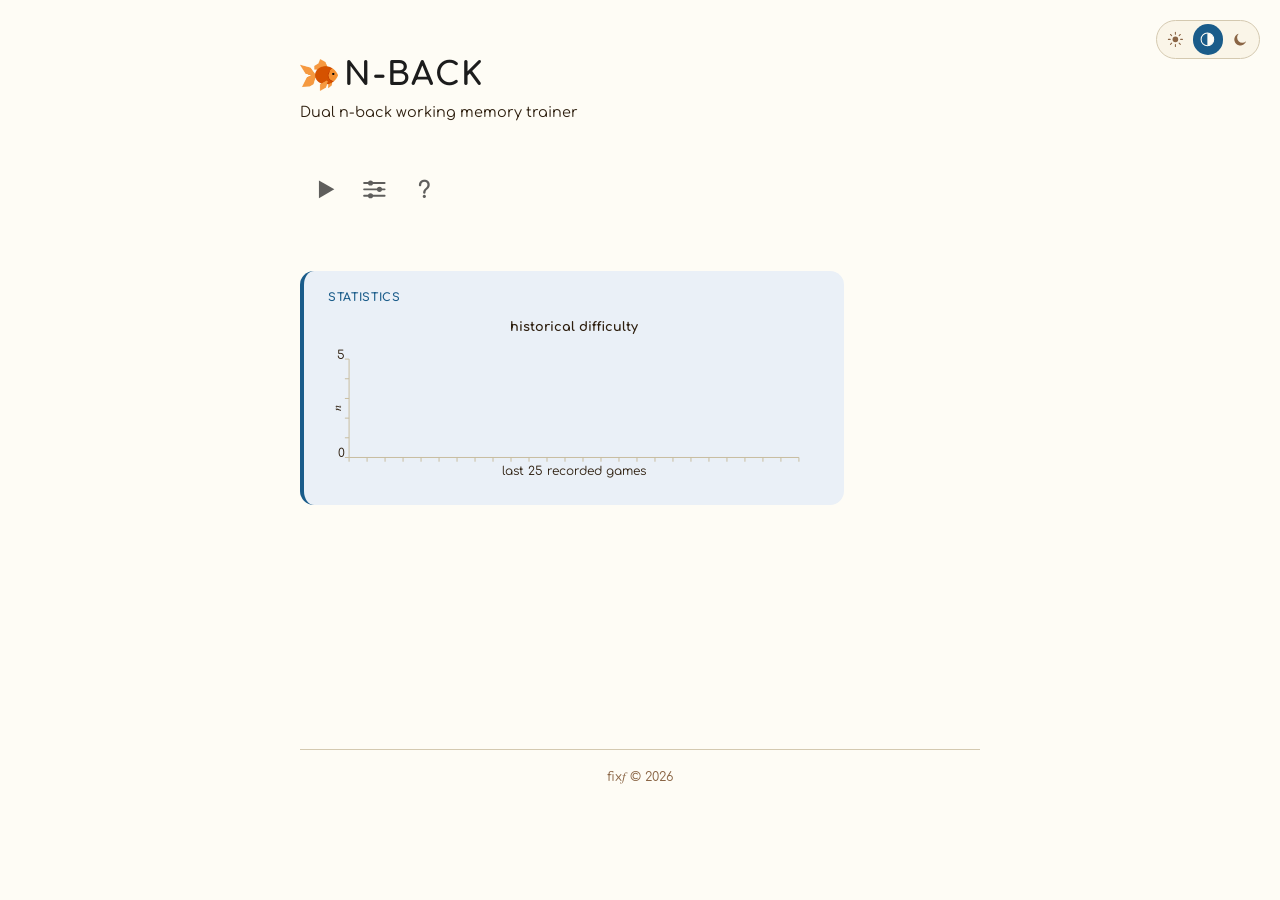
==== index.html @ abe98674 "deploy: 2026-07-23" ====
<!DOCTYPE html>
<html lang="en">

<head>
  <title>goldfish n-back</title>
  <meta name="viewport" content="width=device-width, initial-scale=1.0">
  <meta charset="utf-8">
  <script>(function(){try{var t=JSON.parse(localStorage.getItem('THEME')||'null');if(t==='light'||t==='dark'){document.documentElement.setAttribute('data-theme',t);}}catch(e){}})();</script>
  <meta name="description" content="n-back —  dual n-back working memory trainer">
  <meta name="robots" content="index, follow">

  <link rel="canonical" href="https://nback.xyz/">
  <link rel="icon" type="image/svg+xml" href="/favicon.svg">

  <!-- Shared studio chrome + app-specific overrides — both plain assets at the root. -->
  <link rel="stylesheet" href="/style.css">
  <link rel="stylesheet" href="/nback.css">

  <script data-goatcounter="https://fixf.goatcounter.com/count"
          async src="//gc.zgo.at/count.js"></script>
<link rel="modulepreload" href="/nback-7bae20a2ee71b98.js" crossorigin="anonymous" integrity="sha384-qyHGpsFMiCByRrh2lCrKn+zbBtU78gw3gmXbfQGmEzbua8SQpFRNJCDCYaxVdz2F"><link rel="preload" href="/nback-7bae20a2ee71b98_bg.wasm" crossorigin="anonymous" integrity="sha384-C4Tt14wRYZaMugerEmJskNRyM8AYz3DNWHnGZ3h53jRW/IYPthMaIHIrMIizXtmY" as="fetch" type="application/wasm"></head>

<body>

  <div class="content">
    <div id="id-app-container" class="app-container">
      <div id="id-app"></div>
    </div>
  </div>

  <footer>
    <p>fix𝑓 © 2026</p>
  </footer>


<script type="module">
import init, * as bindings from '/nback-7bae20a2ee71b98.js';
const wasm = await init({ module_or_path: '/nback-7bae20a2ee71b98_bg.wasm' });


window.wasmBindings = bindings;


dispatchEvent(new CustomEvent("TrunkApplicationStarted", {detail: {wasm}}));

</script></body>

</html>
---- style.css ----
/* ============================================================
   Bauhaus / Solarized Light stylesheet
   ============================================================ */

/* Google Fonts: Comfortaa */
@import url('https://fonts.googleapis.com/css2?family=Comfortaa:wght@300;400;500;600;700&display=swap');

/* ── Design tokens ──────────────────────────────────────── */
:root {
  /* Backgrounds: cream & beige spectrum */
  --bg-page:      #fefcf5;   /* very light cream — page background */
  --bg-section:   #faf5e8;   /* slightly warmer, section backgrounds */
  --bg-beige:     #f2ead8;   /* used for table heads */
  --bg-rotd:      #eaf0f7;   /* cool blue-tinted pane for ROTD */

  /* Foreground */
  --fg-black:     #1c1c1c;   /* body text */
  --fg-brown-dk:  #2e1f0f;   /* darkest title text */
  --fg-brown:     #5c3520;   /* mid brown — subheadings, footer */
  --fg-brown-lt:  #8a6545;   /* lighter brown — captions, meta */

  /* Accents */
  --accent-blue:  #1a5c8a;   /* deep blue — links */
  --accent-red:   #8b1a1a;   /* deep red */
  --accent-yellow:#b58900;   /* rich solarized yellow */
  --accent-green: #3d6b00;   /* used sparingly */

  /* Borders */
  --border-main:  #d4c9b0;
  --border-table: #c8bda0;

  /* Typography */
  --font-main: 'Comfortaa', 'Segoe UI', sans-serif;

  /* Spacing rhythm */
  --space-xs: 0.5rem;
  --space-sm: 1rem;
  --space-md: 2rem;
  --space-lg: 3.5rem;
  --space-xl: 5rem;
}

/* ── Dark tokens — Bauhaus / Solarized Dark ─────────────────
   Applied automatically when the OS/browser reports a dark
   appearance, unless overridden by an explicit user choice
   (see [data-theme] below). Same token names, same relative
   contrast relationships, warm palette inverted onto a near-
   black ground. */
@media (prefers-color-scheme: dark) {
  :root {
    --bg-page:      #1b140d;
    --bg-section:   #221a12;
    --bg-beige:     #2b2117;
    --bg-rotd:      #16202b;

    --fg-black:     #ede4d3;
    --fg-brown-dk:  #f5ecd9;
    --fg-brown:     #d9c3a0;
    --fg-brown-lt:  #a68a68;

    --accent-blue:  #6cb6e8;
    --accent-red:   #e2726b;
    --accent-yellow:#e0b64d;
    --accent-green: #8bc34a;

    --border-main:  #4a3c2a;
    --border-table: #55442f;
  }
}

/* Explicit user choice always wins over the OS/browser default above. */
:root[data-theme="dark"] {
  --bg-page:      #1b140d;
  --bg-section:   #221a12;
  --bg-beige:     #2b2117;
  --bg-rotd:      #16202b;

  --fg-black:     #ede4d3;
  --fg-brown-dk:  #f5ecd9;
  --fg-brown:     #d9c3a0;
  --fg-brown-lt:  #a68a68;

  --accent-blue:  #6cb6e8;
  --accent-red:   #e2726b;
  --accent-yellow:#e0b64d;
  --accent-green: #8bc34a;

  --border-main:  #4a3c2a;
  --border-table: #55442f;
}

:root[data-theme="light"] {
  --bg-page:      #fefcf5;
  --bg-section:   #faf5e8;
  --bg-beige:     #f2ead8;
  --bg-rotd:      #eaf0f7;

  --fg-black:     #1c1c1c;
  --fg-brown-dk:  #2e1f0f;
  --fg-brown:     #5c3520;
  --fg-brown-lt:  #8a6545;

  --accent-blue:  #1a5c8a;
  --accent-red:   #8b1a1a;
  --accent-yellow:#b58900;
  --accent-green: #3d6b00;

  --border-main:  #d4c9b0;
  --border-table: #c8bda0;
}

/* ── Reset ──────────────────────────────────────────────── */
*, *::before, *::after {
  box-sizing: border-box;
  margin: 0;
  padding: 0;
}

/* ── A11y utility ───────────────────────────────────────── */
.sr-only {
  position: absolute;
  width: 1px;
  height: 1px;
  padding: 0;
  margin: -1px;
  overflow: hidden;
  clip: rect(0, 0, 0, 0);
  white-space: nowrap;
  border: 0;
}

/* ── Base ───────────────────────────────────────────────── */
html {
  font-size: 16px;
  scroll-behavior: smooth;
}

body {
  font-family: var(--font-main);
  background-color: var(--bg-page);
  color: var(--fg-black);
  line-height: 1.75;
  /* Wide left/right margins via padding — content is centred */
  padding: var(--space-lg) 10%;
}

/* ── Links ──────────────────────────────────────────────── */
a {
  color: var(--accent-blue);
  text-decoration: none;
}
a:hover,
a:focus {
  text-decoration: underline;
  text-underline-offset: 3px;
}

/* ── Page-level layout wrapper ──────────────────────────── */
/* All direct-body children share the same centred column */
body > div.content,
body > footer {
  max-width: 680px;
  margin-left: auto;
  margin-right: auto;
  margin-bottom: var(--space-lg);
}

/* ── Question heading ────────────────────────────────────── */
#question {
  font-size: clamp(0.85rem, 2.5vw, 1.1rem);
  font-weight: 300;
  text-transform: uppercase;
  letter-spacing: 0.2em;
  color: var(--fg-brown-lt);
  text-align: left;
  padding-top: var(--space-md);
  padding-bottom: 0;
}

/* ── Yes / No hero answer ───────────────────────────────── */
#yesno {
  display: block;
  font-family: var(--font-main);
  font-weight: 700;
  font-size: clamp(2.5rem, 9vw, 3.5rem);
  text-transform: uppercase;
  letter-spacing: 0.12em;
  line-height: 1;

  /* Gradient: dark brown → near-black */
  background: linear-gradient(160deg, var(--fg-brown-dk) 0%, var(--fg-black) 60%);
  -webkit-background-clip: text;
  -webkit-text-fill-color: transparent;
  background-clip: text;

  padding: var(--space-xs) 0 var(--space-sm);
  text-align: left;
}

/* Wrapper div for yesno — no separator */
div.content:has(#yesno) {
  margin-bottom: var(--space-md);
}

/* ── Aside — shared narrow right-aligned pane ───────────── */
/* Used by both p.rotd and .totals. Split back out per-class if the
   two ever visually diverge. */
.aside {
  background-color: var(--bg-rotd);
  border-radius: 0.875rem;
  border-left: 4px solid var(--accent-blue);
  padding: 1.1rem 1.5rem;
  color: var(--fg-brown-dk);
  max-width: 52%;
  margin-left: auto;
  margin-right: 0;
  margin-top: var(--space-lg);
  margin-bottom: var(--space-lg);
}

/* ── RotD body — italic quote below the shared aside title ── */
.rotd-body {
  font-style: italic;
  font-size: 0.88rem;
  line-height: 1.6;
}

.rotd-body a {
  color: var(--accent-blue);
  font-style: normal;
}

/* ── "More RotD…" link — homepage only, sits inside .aside.rotd ─ */
.aside.rotd .rotd-more {
  display: block;
  margin-top: 0.6rem;
  font-size: 0.7rem;
  text-transform: uppercase;
  letter-spacing: 0.08em;
  color: var(--fg-brown-lt);
  text-align: right;
}

.aside.rotd .rotd-more:hover,
.aside.rotd .rotd-more:focus {
  color: var(--accent-blue);
  text-decoration: none;
}

/* ── Discussion content ─────────────────────────────────── */
p.content {
  margin-bottom: 1.4rem;
  font-size: 1rem;
  color: var(--fg-black);
  text-align: justify;
  hyphens: auto;
}

p.content:last-of-type {
  margin-bottom: 0;
}

p.content strong {
  font-weight: 700;
  color: var(--fg-brown-dk);
}

/* ── Lists ──────────────────────────────────────────────── */
ul, ol {
  padding-left: 1.5rem;
  margin-bottom: var(--space-sm);
}

li {
  margin-bottom: 0.35rem;
}

/* ── Headings ───────────────────────────────────────────── */
h1, h2, h3, h4 {
  font-family: var(--font-main);
  text-transform: uppercase;
  letter-spacing: 0.05em;
  line-height: 1.2;
  margin-bottom: var(--space-sm);
}

h1 {
  font-size: 2rem;
  font-weight: 700;
  color: var(--fg-black);
}

h2 {
  font-size: 1.4rem;
  font-weight: 600;
  color: var(--fg-brown-dk);
  margin-top: var(--space-md);
  padding-bottom: 0.3em;
  border-bottom: 1px solid var(--border-main);
}

h3 {
  font-size: 1rem;
  font-weight: 600;
  color: var(--fg-brown);
  margin-top: var(--space-sm);
}

/* ── Tables ─────────────────────────────────────────────── */
table.content {
  width: 100%;
  border-collapse: collapse;
  margin: var(--space-md) 0;
  font-size: 0.875rem;
  line-height: 1.5;
}

/* Column headers styled like h3 */
table.content thead th {
  font-family: var(--font-main);
  font-weight: 600;
  font-size: 0.75rem;
  text-transform: uppercase;
  letter-spacing: 0.06em;
  color: var(--fg-brown);
  background-color: var(--bg-beige);
  padding: 0.625rem 0.875rem;
  text-align: left;
  border-top: 1px solid var(--border-table);
  border-bottom: 1px solid var(--border-table);
}

table.content thead th:not(:last-child) {
  border-right: 1px solid var(--border-table);
}

table.content tbody td {
  padding: 0.6rem 0.875rem;
  vertical-align: top;
  border-bottom: 1px solid var(--border-table);
}

table.content tbody td:not(:last-child) {
  border-right: 1px solid var(--border-table);
}

table.content tbody tr:last-child td {
  border-bottom: none;
}

table.content tbody tr:nth-child(even) {
  background-color: var(--bg-section);
}

table.content tbody strong {
  font-weight: 600;
  color: var(--fg-brown-dk);
}

/* ── Aside title — shared header for totals and RotD panes ── */
.aside-title {
  font-weight: 700;
  text-transform: uppercase;
  letter-spacing: 0.06em;
  font-size: 0.7rem;
  color: var(--accent-blue);
  margin-bottom: var(--space-xs);
}

/* Show a subtle cursor hint when the title has a native tooltip. */
.aside-title[title] {
  cursor: help;
}

/* Archive date headers are permalinks — keep the title's own styling. */
.aside-title a {
  color: inherit;
}

/* Flag the entry a permalink landed on. */
.aside.rotd:target {
  border-left-color: var(--accent-red);
}

/* ── Running totals — left-aligned variant ──────────────── */
.aside.totals {
  margin-left: 0;
  margin-right: auto;
}

/* ── Running totals — pane interior ────────────────────── */

.total-item {
  display: flex;
  justify-content: space-between;
  align-items: baseline;
  gap: var(--space-md);
}

.total-item + .total-item {
  margin-top: 0.2rem;
}

.total-label {
  font-size: 0.88rem;
  color: var(--fg-brown-dk);
}

.total-value {
  font-family: ui-monospace, 'SF Mono', 'Menlo', 'Consolas', monospace;
  font-size: 1rem;
  font-weight: 750;
  color: var(--fg-brown-dk);
  font-variant-numeric: tabular-nums;
  text-align: right;
}

.total-item.spend .total-value   { color: var(--accent-red); }
.total-item.revenue .total-value { color: var(--accent-green); }

/* ── Footnote references (superscript links in totals labels) ── */
.fn-ref {
  font-size: 0.6em;
  color: var(--fg-brown-lt);
  text-decoration: none;
  vertical-align: super;
  line-height: 0;
  margin-left: 0.15em;
  font-style: normal;
}

.fn-ref:hover {
  color: var(--accent-blue);
}

/* ── Footnotes block ────────────────────────────────────── */
.footnotes {
  border-top: 1px solid var(--border-main);
  padding-top: var(--space-sm);
}

.footnote {
  font-size: 0.75rem;
  color: var(--fg-brown-lt);
  font-style: italic;
  line-height: 1.55;
  margin-bottom: 0.4rem;
}

.footnote:last-child {
  margin-bottom: 0;
}

.footnote sup {
  font-style: normal;
  color: var(--fg-brown-lt);
  margin-right: 0.2em;
}

.footnote strong {
  font-style: normal;
  font-weight: 600;
  color: var(--fg-brown);
}

/* ── RotD archive — /rotd/ list pages ──────────────────── */
/* Header block above the list */
.archive-header {
  margin-top: var(--space-sm);
  margin-bottom: var(--space-md);
}

.archive-header h1 {
  font-size: 1.6rem;
  font-weight: 700;
  color: var(--fg-brown-dk);
  margin-bottom: 0.5rem;
}


/* Left-align + full-width the aside cards when they're in the archive list */
.rotd-list .aside.rotd {
  max-width: 100%;
  margin-left: 0;
  margin-right: 0;
  margin-top: var(--space-md);
  margin-bottom: var(--space-md);
}

.rotd-list .aside.rotd:first-child {
  margin-top: 0;
}

/* ── Pager — prev/next navigation on archive pages ─────── */
.pager {
  display: flex;
  justify-content: space-between;
  align-items: center;
  gap: var(--space-sm);
  padding-top: var(--space-sm);
  padding-bottom: var(--space-md);
  margin-top: var(--space-md);
  font-size: 0.85rem;
}

.pager-newer,
.pager-older {
  color: var(--accent-blue);
  text-decoration: none;
  font-weight: 500;
  letter-spacing: 0.04em;
}

.pager-newer:hover,
.pager-older:hover {
  text-decoration: underline;
  text-underline-offset: 3px;
}

.pager-page {
  color: var(--fg-brown-lt);
  font-size: 0.72rem;
  text-transform: uppercase;
  letter-spacing: 0.1em;
}

.pager-placeholder {
  display: inline-block;
  min-width: 1px;
}

/* ── Sidebar — flat site nav, identical on every page ───── */
/* Narrow viewports: a centred horizontal strip above the footer.
   Wide viewports (≥1120px, where a rail clears the 680px column):
   a fixed rail in the left gutter. */
.sidebar {
  max-width: 680px;
  margin: 0 auto var(--space-md);
  display: flex;
  flex-wrap: wrap;
  justify-content: center;
  column-gap: 1.5rem;
  row-gap: 0.35rem;
}

.sidebar-link {
  font-size: 0.72rem;
  text-transform: uppercase;
  letter-spacing: 0.08em;
  color: var(--fg-brown);
}

.sidebar-link:hover,
.sidebar-link:focus {
  color: var(--accent-blue);
}

/* Inline icon links (e.g. Bluesky) sit at text height and inherit the
   link colour, hover included. */
.sidebar-link .sidebar-icon {
  height: 1em;
  width: auto;
  fill: currentColor;
  vertical-align: -0.125em;
}

@media (min-width: 1120px) {
  .sidebar {
    position: fixed;
    top: calc(var(--space-lg) + var(--space-md));
    left: 2rem;
    width: 11rem;
    display: block;
    margin: 0;
  }

  .sidebar-link {
    display: block;
    padding: 0.15rem 0;
  }
}

/* ── Prose pages (privacy etc.) — long-form text in the column ── */
.prose p {
  margin-bottom: 1rem;
  font-size: 0.95rem;
}

.prose ul {
  margin-bottom: var(--space-sm);
  font-size: 0.95rem;
}

/* Section headings in the aside-title language — no underlines */
.prose h2 {
  font-size: 0.8rem;
  font-weight: 700;
  letter-spacing: 0.06em;
  color: var(--accent-blue);
  border-bottom: none;
  padding-bottom: 0;
  margin-top: var(--space-md);
  margin-bottom: var(--space-xs);
}

.prose h3 {
  font-size: 0.9rem;
  color: var(--fg-brown);
  margin-top: var(--space-sm);
  margin-bottom: var(--space-xs);
}

.prose-meta {
  color: var(--fg-brown-lt);
  font-size: 0.8rem;
}

/* ── Ad slot ────────────────────────────────────────────── */
.ad-slot {
  max-width: 680px;
  margin-left: auto;
  margin-right: auto;
  margin-bottom: var(--space-lg);
  text-align: center;
}

/* ── Footer ─────────────────────────────────────────────── */
footer {
  border-top: 1px solid var(--border-main);
  padding-top: var(--space-sm);
  color: var(--fg-brown-lt);
  font-size: 0.8rem;
  text-align: center;
  max-width: 680px;
  margin-left: auto;
  margin-right: auto;
  margin-bottom: 0;
}

footer a {
  color: var(--fg-brown);
}

footer a:hover {
  color: var(--accent-blue);
}

/* ── Theme toggle — floating light/auto/dark segmented control ── */
.theme-toggle {
  position: fixed;
  top: 1.25rem;
  right: 1.25rem;
  z-index: 1000;
  display: flex;
  gap: 0.15rem;
  background-color: var(--bg-section);
  border: 1px solid var(--border-main);
  border-radius: 999px;
  padding: 0.2rem;
}

.theme-toggle button {
  all: unset;
  box-sizing: border-box;
  cursor: pointer;
  display: flex;
  align-items: center;
  justify-content: center;
  width: 1.9rem;
  height: 1.9rem;
  border-radius: 999px;
  color: var(--fg-brown-lt);
}

.theme-toggle button:hover,
.theme-toggle button:focus-visible {
  color: var(--accent-blue);
}

.theme-toggle button:focus-visible {
  outline: 2px solid var(--accent-blue);
  outline-offset: 2px;
}

.theme-toggle button[aria-checked="true"] {
  background-color: var(--accent-blue);
  color: var(--bg-page);
}

.theme-toggle button[aria-checked="true"]:hover,
.theme-toggle button[aria-checked="true"]:focus-visible {
  color: var(--bg-page);
}

.theme-toggle-icon {
  width: 1.05rem;
  height: 1.05rem;
  fill: currentColor;
}

/* ── Responsive: Tablet (≤ 1024px) ─────────────────────── */
@media (max-width: 1024px) {
  body {
    padding: var(--space-md) 6%;
  }
}

/* ── Responsive: Mobile (≤ 640px) ──────────────────────── */
@media (max-width: 640px) {
  body {
    padding: var(--space-sm) var(--space-sm);
  }

  body > div.content,
  body > footer {
    max-width: 100%;
  }

  p.content {
    text-align: left;
    hyphens: none;
  }

  #yesno {
    font-size: clamp(2.5rem, 16vw, 4rem);
    letter-spacing: 0.08em;
  }

  .aside {
    max-width: 100%;
    margin-left: auto;
    margin-right: auto;
    padding: 1rem 1.25rem;
    border-radius: 0.625rem;
  }

  .rotd-body { font-size: 0.88rem; }

  /* Make wide tables horizontally scrollable on small screens */
  div.content {
    overflow-x: auto;
    -webkit-overflow-scrolling: touch;
  }

  table.content {
    font-size: 0.78rem;
    min-width: 560px;
  }

  table.content thead th,
  table.content tbody td {
    padding: 0.45rem 0.625rem;
  }

  footer {
    font-size: 0.75rem;
    padding-top: var(--space-xs);
  }

  body > div.content {
    margin-bottom: var(--space-md);
  }

  .theme-toggle {
    top: 0.75rem;
    right: 0.75rem;
  }

  .theme-toggle button {
    width: 1.7rem;
    height: 1.7rem;
  }
}
---- nback.css ----
/* ============================================================
   nback — app-specific styles, loaded after the shared
   common/assets/style.css. Page ground, type, the .content
   column and footer all come from the shared sheet; this file
   styles the game UI and bridges the app's legacy tokens onto
   the common palette.
   ============================================================ */

/* ── Token bridge ────────────────────────────────────────────
   The game CSS below is keyed on the app's original
   solarized/fixf variable names. Redefine them in terms of the
   common palette so the game inherits the studio colours with
   no rule-by-rule rewrite. (Candidate for later inlining.) */
:root {
  --fixf-background:  var(--bg-page);
  --fixf-darkblue:    var(--accent-blue);
  --solarized-yellow: var(--accent-yellow);
  --solarized-orange: var(--accent-red);
  --solarized-blue:   var(--accent-blue);
  --solarized-base2:  var(--bg-beige);
  --solarized-base03: var(--fg-brown-dk);
  --solarized-base02: var(--fg-black);
  --solarized-base0:  var(--border-table);
}

/* Headings adopt the shared sheet — no local font/colour override. */

.title-row {
  display: flex;
  align-items: center;
  justify-content: left;
  gap: 0.4rem;
  padding-bottom: 1em;
}

.title-row h1 {
  margin-bottom: 0;
}

.title-icon {
  height: 2rem;
  width: auto;
}

/* Sticky footer: nback's landing/game/settings/help screens are often
   shorter than the viewport, leaving the shared sheet's footer stranded
   right below the content instead of at the page bottom. Scoped here
   (rather than in common/assets/style.css) since that sheet is shared
   verbatim by every studio site — this pins it for nback only. */
body {
  display: flex;
  flex-direction: column;
  min-height: 100vh;
}

/* The shared sheet centers .content/footer with max-width + margin: 0 auto
   — a block-layout trick that fills available width, then caps it. Flex's
   cross-axis stretch (which would otherwise do the same job) is disabled
   by spec for any item that already has auto cross-axis margins, so these
   items would shrink to their content's width instead. Restate an explicit
   full width so the max-width/margin centering still has something to cap. */
body > div.content {
  width: 100%;
}

footer {
  width: 100%;
  margin-top: auto; /* pins it to the bottom of the min-height: 100vh body */
}


/* For mobile devices */
@media (max-width: 1000px) {
  .modal-container {
    padding: 0.5em;
    margin: 0.5em;
  }

  .close-button {
    font-size: 1.75em;
  }

  button {
    font-size: 0.7em;
  }

  /* Size cells to the viewport (vmin) so the 3×3 board always fits the
     screen width and stays square. A fixed em size overflowed narrow
     phones; the table then compressed horizontally and cells rendered
     shorter than they were tall. Sizing to fit keeps them square and
     shrinks the board so it's no longer taller than the screen. */
  .game-grid-cell,
  .game-grid-cell-empty {
    font-size: 16vmin;
  }

  /* The chart svg has no width/height attributes, so its box is normally
     auto-sized from the 350:75 viewBox ratio against whatever width it's
     given — on a narrow phone that ratio squeezes the height (and with it,
     the x-axis label's headroom) down to almost nothing.
     A fixed px height fought the container width and either overflowed it
     (height set, width left to compute from the *ratio* instead of the
     container) or squished everything horizontally (height too tall for
     the actual container width, and preserveAspectRatio "none" stretches
     width/height independently to fill it). aspect-ratio keeps width
     driven by the container while relaxing the ratio only a little.
     .stats-aside has no height of its own — it sizes to its content (the
     caption + this chart) — so growing the chart is what grows the aside;
     110 (vs. the original 75) is about 10% taller than the previous 100. */
  .chart {
    width: 100%;
    aspect-ratio: 350 / 110;
  }
}

/* For larger screens */
@media (min-width: 1001px) {
  .modal-container {
    padding: 1em;
    margin: 1em;
    width: 90%;
    margin-top: 2em;
  }

  .close-button {
    font-size: 1.25em;
  }

  button {
    font-size: 0.8em;
  }

  .game-grid-cell,
  .game-grid-cell-empty {
    font-size: 5.2em;
  }
}

/* Play/Settings/Help as icon "badges" instead of text buttons — plain,
   borderless, sized for the SVG rather than the uppercase-text chrome
   below. */
.menu-icon-button {
  background: none;
  border: 0;
  color: var(--fg-black);
  margin: 0.5em;
  min-width: auto;
  opacity: 0.7;
  padding: 0.25em;
}

.menu-icon-button:hover {
  opacity: 1;
}

.menu-icon {
  width: 2.4em;
  height: 2.4em;
  vertical-align: middle;
}

button,
.eg-button {
  background-color: var(--solarized-base2);
  border: 1px solid var(--solarized-yellow);
  border-radius: 5px;
  color: var(--solarized-base03);
  cursor: pointer;
  font-family: var(--font-main);
  font-size: 0.8em;
  margin: 0.5em;
  min-width: 5em;
  padding: 0.75em;
  text-transform: uppercase;
}

button[disabled=true],
button[disabled="disabled"] {
}

.caption {
  color: var(--solarized-base03);
  font-size: 0.8em;
  font-weight: bold;
  margin-top: 0.5em;
  text-align: center;
}

p {
  line-height: 1.75em;
}

.cfg-container {
  margin-bottom: 1em;
  line-height: 1.5em;
}

.cfg-input {
  padding-left: 1em;
  text-align: left;
}

/* Numeric stepper — replaces <input type="number">, whose spinner arrows
   never render on mobile Safari and which forces a select-then-type edit.
   Big, keyboard-free tap targets that behave the same on desktop. */
.stepper {
  display: inline-flex;
  align-items: center;
  gap: 0.4em;
}

/* Plain +/− glyphs, no button chrome — the box read too heavy against the
   studio's light palette. Generous invisible tap target is kept via min-size. */
.step-btn {
  background: none;
  border: 0;
  border-radius: 0;
  color: var(--solarized-yellow);
  cursor: pointer;
  font-size: 1em;
  min-width: 1.6em;
  min-height: 1em;
  margin: 0;
  padding: 0;
  display: inline-flex;
  align-items: center;
  justify-content: center;
}

.step-btn:hover {
  color: var(--solarized-orange);
}

.step-btn:disabled {
  color: var(--solarized-base0);
  cursor: default;
}

.step-value {
  min-width: 3em;
  text-align: center;
  font-variant-numeric: tabular-nums;
  font-size: 1.1em;
  color: var(--solarized-base03);
}

.cfg-label {
  text-align: left;
}

.cfg-table {
  margin-bottom: 2em;
  margin-top: 1em;
}

.close-button {
  background-color: var(--fixf-background);
  border: 0;
  color: var(--solarized-yellow);
  margin: 0;
  min-width: 1em;
  padding: 0;
}

/* Refresh / close icons — sized in em so both render at identical size. */
.btn-icon {
  vertical-align: middle;
}

.eg-button {
  cursor: text;
  margin: 0em;
  padding-bottom: 0.25em;
  padding-left: 0.5em;
  padding-right: 0.5em;
  padding-top: 0.5em;
  vertical-align: baseline;
}

.modal-body {
  align-items: center;
  display: flex;
  flex-direction: column;
}

/* Screen titles (Settings, Help): left-aligned rather than centered by
   .modal-body's flex alignment. */
.modal-title {
  align-self: flex-start;
}

/* Settings: the config table and reset button read better left-aligned
   rather than centered by .modal-body's default. */
.settings-body {
  align-items: flex-start;
}

/* Help copy: unlike stats/grid/config, prose reads better left-aligned and
   full-width rather than squeezed to content-width by .modal-body's centering. */
.help-body .prose {
  align-self: stretch;
  text-align: left;
}

.modal-container {
  border: 1px solid var(--solarized-yellow);
  border-radius: 5px;
  text-align: center;
}

.game-grid {
  border-collapse: collapse;
  border-spacing: 0;
  margin-bottom: 3em;
  margin-top: 2em;
}

.game-grid-cell,
.game-grid-cell-empty {
  border: 1px solid var(--solarized-blue);
  font-family: 'PT Mono', 'Courier New', Courier, monospace;
  width: 1.5em;
  height: 1.5em;
  padding: 0;
  line-height: 1;
  text-align: center;
  vertical-align: middle;
}

/* Fade in opacity for game grid cells */
.game-grid-cell {
  transition: color 0.5s ease-in;
}

.game-grid-cell-empty {
  color: var(--fixf-background);
}

.modal-header {
  border: 0;
  padding: 0;
  text-align: right;
}

.game-over-title {
  color: var(--solarized-orange);
  font-size: 3.5em;
  font-weight: bolder;
  padding: 1em;
  text-align: center;
}

.game-over-score {
  font-size: 2em;
  font-weight: bold;
  text-align: center;
}

.game-stats-name {
  font-weight: bold;
  min-width: 5em;
  padding-right: 2em;
  padding-left: 1em;
}

.game-stats-value {
  min-width: 5em;
  text-align: left;
}

.subtitle {
  color: var(--solarized-base03);
  font-size: 0.9em;
  margin-top: -0.75em;
}

.menu-container {
  /* Align with the top-level heading (no side indent); extra space above. */
  margin: 2.5em 0 2em;
}

/* Statistics shown in a shared-style .aside panel (from common/style.css),
   but full-width and left-aligned to fit the menu column. */
.stats-aside {
  margin-left: 0;
  max-width: 80%;
}

.description {
  text-align: justify;
}


.chart {
  .axis.left {
    .title {
      transform: rotate(270deg);
    }
  }

  .axis.right {
    .title {
      transform: rotate(90deg);
    }
  }
}


.chart {
  max-width: 1332px;
  overflow: visible;

  /* Each Axis renders its own nested <svg> (yew_chart's axis.rs), and it
     also auto-scales its font-size at runtime to keep axis text a roughly
     constant real-pixel size regardless of the chart's own CSS size — on a
     narrow phone that pushes the (dynamically larger, in viewBox units)
     x-axis title past the bottom edge of its own nested svg's box, and
     nested svgs clip to that box by default. overflow: visible here lets
     it render past that box instead of being cut off. */
  .axis {
    overflow: visible;

    .title {
      color: var(--solarized-base03);
      fill: currentColor;
      font-size: 0.75em;
      padding: 0.25em;
    }

    .text {
      fill: var(--solarized-base03);
      font-size: 0.75em;
    }

    .line {
      stroke: var(--solarized-base0);
    }

    .tick {
      stroke: var(--solarized-base0);
    }
  }

  .x-axis {
    .text {
      text-anchor: start;
      transform: rotate(45deg);
    }

    .title {
      transform: translatey(2em);
    }
  }

  .series.series {
    stroke: var(--solarized-orange);
    stroke-width: 2px;

    text {
      stroke: none;
      stroke-width: 1px;
    }
  }

  .series.bar-chart {
    stroke-width: 30px;
  }
}
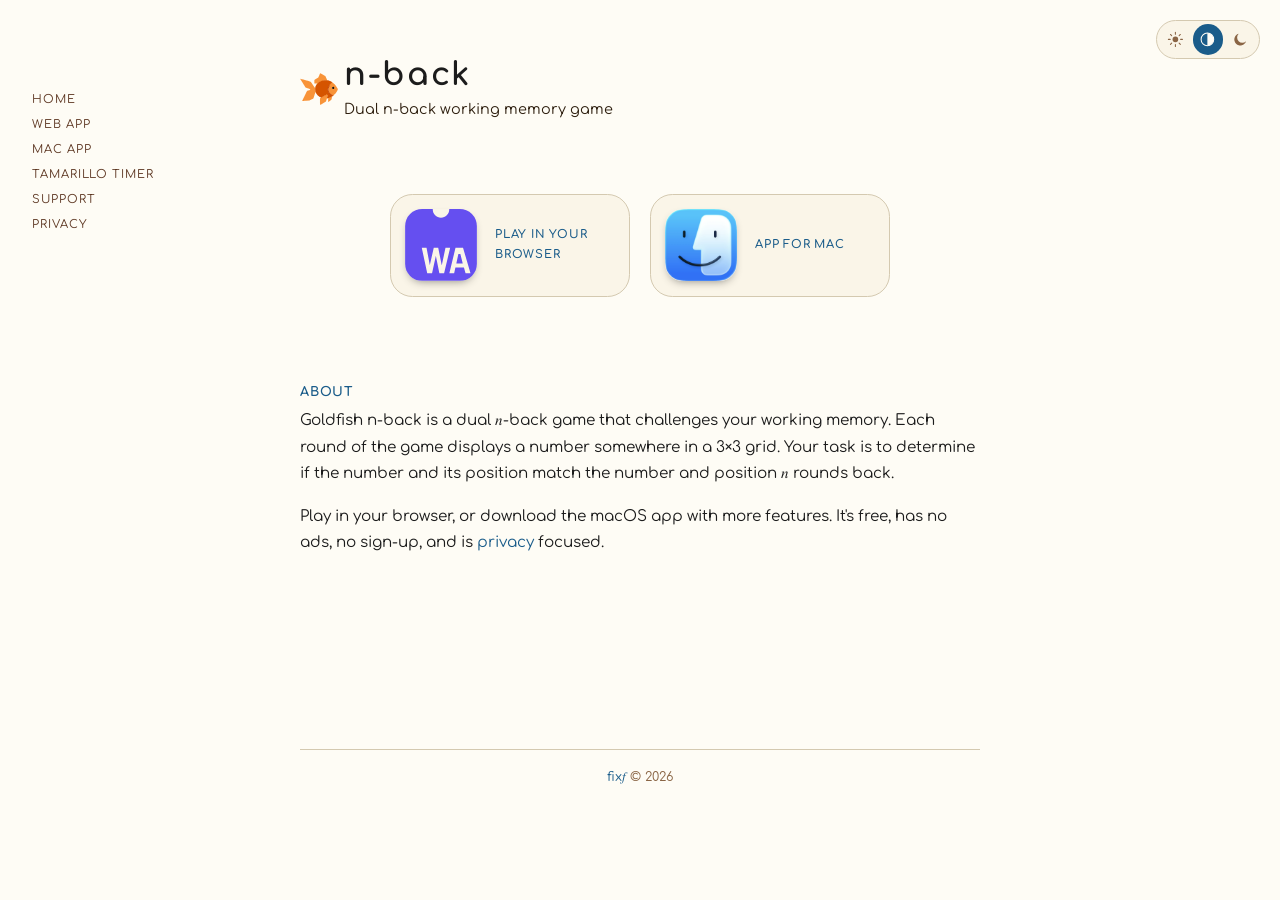
==== commit 483e4a53: "deploy: 2026-08-05" ====
--- a/index.html
+++ b/index.html
@@ -2,47 +2,132 @@
 <html lang="en">
 
 <head>
-  <title>goldfish n-back</title>
+  <title>Goldfish n-back: Dual n-back working memory game</title>
   <meta name="viewport" content="width=device-width, initial-scale=1.0">
   <meta charset="utf-8">
-  <script>(function(){try{var t=JSON.parse(localStorage.getItem('THEME')||'null');if(t==='light'||t==='dark'){document.documentElement.setAttribute('data-theme',t);}}catch(e){}})();</script>
-  <meta name="description" content="n-back —  dual n-back working memory trainer">
+  <script>(function(){try{var t=localStorage.getItem('theme');if(t==='light'||t==='dark'){document.documentElement.setAttribute('data-theme',t);}}catch(e){}})();</script>
+  <meta name="description" content="Play Goldfish n-back in your browser or download the app. It's free. No sign-up. No ads. Challenge your working memory with the classic dual n-back game.">
   <meta name="robots" content="index, follow">
 
   <link rel="canonical" href="https://nback.xyz/">
   <link rel="icon" type="image/svg+xml" href="/favicon.svg">
+  <link rel="apple-touch-icon" href="/apple-touch-icon.png">
+
+  <meta property="og:type" content="website">
+  <meta property="og:url" content="https://nback.xyz/">
+  <meta property="og:title" content="Goldfish n-back">
+  <meta property="og:description" content="A free dual n-back working memory game — play in your browser or download for Mac.">
+  <meta property="og:image" content="https://nback.xyz/og-image.png">
 
   <!-- Shared studio chrome + app-specific overrides — both plain assets at the root. -->
   <link rel="stylesheet" href="/style.css">
   <link rel="stylesheet" href="/nback.css">
+  <script src="/theme.js" defer></script>
 
   <script data-goatcounter="https://fixf.goatcounter.com/count"
           async src="//gc.zgo.at/count.js"></script>
-<link rel="modulepreload" href="/nback-7bae20a2ee71b98.js" crossorigin="anonymous" integrity="sha384-qyHGpsFMiCByRrh2lCrKn+zbBtU78gw3gmXbfQGmEzbua8SQpFRNJCDCYaxVdz2F"><link rel="preload" href="/nback-7bae20a2ee71b98_bg.wasm" crossorigin="anonymous" integrity="sha384-C4Tt14wRYZaMugerEmJskNRyM8AYz3DNWHnGZ3h53jRW/IYPthMaIHIrMIizXtmY" as="fetch" type="application/wasm"></head>
+
+  <script type="application/ld+json">
+  {
+    "@context": "https://schema.org",
+    "@type": "SoftwareApplication",
+    "name": "Goldfish n-back",
+    "applicationCategory": "GameApplication",
+    "operatingSystem": "Web, macOS",
+    "url": "https://nback.xyz/",
+    "downloadUrl": "https://nback.xyz/GoldfishNback.dmg",
+    "screenshot": "https://nback.xyz/screenshots/main.2560.png",
+    "offers": {
+      "@type": "Offer",
+      "price": "0",
+      "priceCurrency": "USD"
+    }
+  }
+  </script>
+</head>
 
 <body>
 
+  <div class="theme-toggle" role="radiogroup" aria-label="Theme">
+      <button type="button" data-theme-choice="light" role="radio" aria-checked="false" aria-label="Light" title="Light">
+        <svg class="theme-toggle-icon" viewBox="0 0 24 24" aria-hidden="true">
+          <circle cx="12" cy="12" r="4" fill="currentColor"/>
+          <g stroke="currentColor" stroke-width="1.5" stroke-linecap="round">
+            <line x1="12" y1="2" x2="12" y2="4.5"/>
+            <line x1="12" y1="19.5" x2="12" y2="22"/>
+            <line x1="2" y1="12" x2="4.5" y2="12"/>
+            <line x1="19.5" y1="12" x2="22" y2="12"/>
+            <line x1="4.93" y1="4.93" x2="6.64" y2="6.64"/>
+            <line x1="17.36" y1="17.36" x2="19.07" y2="19.07"/>
+            <line x1="4.93" y1="19.07" x2="6.64" y2="17.36"/>
+            <line x1="17.36" y1="6.64" x2="19.07" y2="4.93"/>
+          </g>
+        </svg>
+      </button>
+      <button type="button" data-theme-choice="auto" role="radio" aria-checked="true" aria-label="Match system" title="Match system">
+        <svg class="theme-toggle-icon" viewBox="0 0 24 24" aria-hidden="true">
+          <circle cx="12" cy="12" r="9" fill="none" stroke="currentColor" stroke-width="1.5"/>
+          <path d="M12 3a9 9 0 0 1 0 18Z" fill="currentColor"/>
+        </svg>
+      </button>
+      <button type="button" data-theme-choice="dark" role="radio" aria-checked="false" aria-label="Dark" title="Dark">
+        <svg class="theme-toggle-icon" viewBox="0 0 24 24" aria-hidden="true">
+          <path d="M20 14.5A8.5 8.5 0 1 1 9.5 4a7 7 0 0 0 10.5 10.5Z" fill="currentColor"/>
+        </svg>
+      </button>
+    </div>
+
   <div class="content">
-    <div id="id-app-container" class="app-container">
-      <div id="id-app"></div>
+    <div class="title-row">
+      <img class="title-icon" src="/Goldfish20260726.svg" alt="" />
+      <div class="title-text">
+        <h1>n-back</h1>
+        <p class="subtitle">Dual n-back working memory game</p>
+      </div>
     </div>
   </div>
 
+  <div class="content landing-cards">
+    <a class="app-card" href="/web.html" aria-label="Play Goldfish n-back in your browser"
+       data-goatcounter-click="play-web" data-goatcounter-title="Play in your browser">
+      <img class="app-icon" src="/WebAssembly.svg" alt="" width="598" height="506" loading="eager">
+      <span class="app-label">Play in your browser</span>
+    </a>
+    <a class="app-card" href="/mac.html" aria-label="Download Goldfish n-back for macOS"
+       data-goatcounter-click="download-macos" data-goatcounter-title="Download for macOS">
+      <img class="app-icon" src="/macOS.png" alt="" width="1024" height="1024" loading="eager">
+      <div class="app-label">App for mac</div>
+    </a>
+  </div>
+
+  <div class="content prose">
+    <h2>About</h2>
+    <p>
+     Goldfish n-back is a dual 𝑛-back game that challenges your working memory.
+     Each round of the game displays a number somewhere in a 3&times;3 grid.
+     Your task is to determine if the number and its position match the number
+     and position 𝑛 rounds back.
+    </p>
+    <p>
+      Play in your browser, or download the macOS app with more features.
+      It's free, has no ads, no sign-up, and is
+      <a href="/privacy.html">privacy</a> focused.
+    </p>
+  </div>
+
+  <nav class="sidebar" aria-label="Site links">
+    <a class="sidebar-link" href="/">Home</a>
+    <a class="sidebar-link" href="/web.html">Web App</a>
+    <a class="sidebar-link" href="/mac.html">Mac App</a>
+    <a class="sidebar-link" href="https://tamarillo.nz">Tamarillo Timer</a>
+    <a class="sidebar-link" href="/support.html">Support</a>
+    <a class="sidebar-link" href="/privacy.html">Privacy</a>
+  </nav>
+
   <footer>
-    <p>fix𝑓 © 2026</p>
+    <p><a href="https://fixf.dev/">fix𝑓</a> © 2026</p>
   </footer>
 
-
-<script type="module">
-import init, * as bindings from '/nback-7bae20a2ee71b98.js';
-const wasm = await init({ module_or_path: '/nback-7bae20a2ee71b98_bg.wasm' });
-
-
-window.wasmBindings = bindings;
-
-
-dispatchEvent(new CustomEvent("TrunkApplicationStarted", {detail: {wasm}}));
-
-</script></body>
+</body>
 
 </html>
--- a/style.css
+++ b/style.css
@@ -637,10 +637,6 @@
   margin-bottom: 0;
 }
 
-footer a {
-  color: var(--fg-brown);
-}
-
 footer a:hover {
   color: var(--accent-blue);
 }
--- a/nback.css
+++ b/nback.css
@@ -21,6 +21,83 @@
   --solarized-base03: var(--fg-brown-dk);
   --solarized-base02: var(--fg-black);
   --solarized-base0:  var(--border-table);
+
+  /* Border for the blue stat cards (main/game stat rows) — matches the
+     Swift app's UXTheme.borderCardBlue exactly. Not part of the shared
+     palette (common/assets/style.css) since only nback uses it so far. */
+  --border-card-blue: #8fb3d4;
+}
+
+@media (prefers-color-scheme: dark) {
+  :root { --border-card-blue: #3a5570; }
+}
+:root[data-theme="dark"]  { --border-card-blue: #3a5570; }
+:root[data-theme="light"] { --border-card-blue: #8fb3d4; }
+
+/* ── Cards ────────────────────────────────────────────────
+   Shared card primitive — the CSS analog of the Swift app's
+   `View.card(fill:border:)` modifier (UXTheme.swift). Used to group the
+   main view's toolbar and stat row, the settings card, and the game view's
+   stat row, instead of one-off styling per screen. */
+.card {
+  background-color: var(--bg-section);
+  border: 1px solid var(--border-main);
+  border-radius: 0.75rem;
+  padding: 1rem;
+}
+
+/* Blue variant for stat rows (main view's n/last-score, game view's
+   n/round/score) — matches Swift's bgCardBlue/borderCardBlue. */
+.card-blue {
+  background-color: var(--bg-rotd);
+  border-color: var(--border-card-blue);
+}
+
+/* A horizontal row of name-over-value tiles inside a .card/.card-blue —
+   the CSS analog of Swift's private `statTile`/`stat` helpers. */
+.stat-row {
+  display: flex;
+  gap: 2rem;
+}
+
+.stat-tile {
+  display: flex;
+  flex-direction: column;
+  gap: 0.15rem;
+}
+
+.stat-tile-name {
+  font-size: 0.7rem;
+  font-weight: 700;
+  color: var(--fg-brown);
+}
+
+.stat-tile-value {
+  font-size: 1.1rem;
+  font-weight: 700;
+  font-variant-numeric: tabular-nums;
+  white-space: nowrap;
+}
+
+/* Fixed-width value column (see stat_tile::stat_tile_fixed): the ghost
+   reserves the widest possible string's width via visibility: hidden
+   (unlike display: none, it still takes up layout space), and the actual
+   value is absolutely positioned on top of it — the CSS analog of Swift's
+   `.hidden().overlay{}` trick. Used by the game view's 𝑛/round/score row so
+   its width doesn't jitter as the digits change over a game. */
+.stat-tile-value-wrap {
+  position: relative;
+  display: inline-block;
+}
+
+.stat-tile-value-ghost {
+  visibility: hidden;
+}
+
+.stat-tile-value-actual {
+  position: absolute;
+  top: 0;
+  left: 0;
 }
 
 /* Headings adopt the shared sheet — no local font/colour override. */
@@ -35,11 +112,45 @@
 
 .title-row h1 {
   margin-bottom: 0;
+  text-transform: none;
 }
 
 .title-icon {
   height: 2rem;
   width: auto;
+}
+
+/* Title + subtitle stacked next to the logo, matching the Swift app's
+   header VStack(alignment: .leading). Static chrome (see index.html) above
+   the app card, rather than rendered by the Yew app — it never changes
+   across screens, so it doesn't need to. */
+.title-text {
+  display: flex;
+  flex-direction: column;
+  gap: 0.15rem;
+}
+
+/* The bordered "window" the game mounts into — a .card look, but with the
+   page's own background (rather than the slightly-warmer section tint)
+   since this is the page's main focal point, not a subsection of it.
+   Height is fixed to comfortably fit the idle main view (toolbar + stat
+   row + history chart); Settings/Help/the game board fit within the same
+   budget (see .game-grid-cell's reduced size) so switching screens never
+   shifts the description text below. overflow-y is a safety net in case
+   any screen's content runs slightly taller than expected. */
+.app-container {
+  background-color: var(--bg-page);
+  border: 1px solid var(--border-main);
+  border-radius: 0.75rem;
+  padding: 1.5rem;
+  height: 34rem;
+  overflow-y: auto;
+}
+
+/* Settings/Help's in-app second-level header — no logo (that's part of the
+   static title-row above), sits right under the back button. */
+.screen-title {
+  margin-top: 0.5em;
 }
 
 /* Sticky footer: nback's landing/game/settings/help screens are often
@@ -71,15 +182,6 @@
 
 /* For mobile devices */
 @media (max-width: 1000px) {
-  .modal-container {
-    padding: 0.5em;
-    margin: 0.5em;
-  }
-
-  .close-button {
-    font-size: 1.75em;
-  }
-
   button {
     font-size: 0.7em;
   }
@@ -88,25 +190,31 @@
      screen width and stays square. A fixed em size overflowed narrow
      phones; the table then compressed horizontally and cells rendered
      shorter than they were tall. Sizing to fit keeps them square and
-     shrinks the board so it's no longer taller than the screen. */
+     shrinks the board so it's no longer taller than the screen.
+     vmin alone was tuned against actual phone widths (~375px → a ~60px
+     cell) — fine as long as the narrower dimension stays phone-sized. On a
+     portrait tablet (e.g. an iPad at 820×1180) this branch still applies
+     (width ≤ 1000px), but vmin now tracks the width, not a phone's, so
+     cells ballooned to ~197px and blew well past the fixed-height
+     .app-container, forcing scrolling to reach the board's bottom rows.
+     Capping at the desktop rule's 3.8em keeps phones exactly as before
+     (16vmin stays under the cap at phone widths) while stopping cell
+     growth at the same safe size the ≥1001px branch already relies on. */
   .game-grid-cell,
   .game-grid-cell-empty {
-    font-size: 16vmin;
+    font-size: min(16vmin, 3.8em);
   }
 
   /* The chart svg has no width/height attributes, so its box is normally
-     auto-sized from the 350:75 viewBox ratio against whatever width it's
-     given — on a narrow phone that ratio squeezes the height (and with it,
-     the x-axis label's headroom) down to almost nothing.
-     A fixed px height fought the container width and either overflowed it
-     (height set, width left to compute from the *ratio* instead of the
-     container) or squished everything horizontally (height too tall for
-     the actual container width, and preserveAspectRatio "none" stretches
-     width/height independently to fill it). aspect-ratio keeps width
-     driven by the container while relaxing the ratio only a little.
-     .stats-aside has no height of its own — it sizes to its content (the
-     caption + this chart) — so growing the chart is what grows the aside;
-     110 (vs. the original 75) is about 10% taller than the previous 100. */
+     auto-sized from the 350:100 viewBox ratio against whatever width it's
+     given. A fixed px height fought the container width and either
+     overflowed it (height set, width left to compute from the *ratio*
+     instead of the container) or squished everything horizontally (height
+     too tall for the actual container width, and preserveAspectRatio
+     "none" stretches width/height independently to fill it). aspect-ratio
+     keeps width driven by the container while relaxing the ratio a
+     little — 110 (vs. the native 100) gives the right-side 𝑛 labels and
+     the bottom caption a touch more headroom on narrow phones. */
   .chart {
     width: 100%;
     aspect-ratio: 350 / 110;
@@ -115,24 +223,240 @@
 
 /* For larger screens */
 @media (min-width: 1001px) {
-  .modal-container {
-    padding: 1em;
-    margin: 1em;
-    width: 90%;
-    margin-top: 2em;
-  }
-
-  .close-button {
-    font-size: 1.25em;
-  }
-
   button {
     font-size: 0.8em;
   }
 
+  /* Sized to fit the fixed-height .app-container alongside the stats card
+     and controls (see .app-container) — smaller than the original 5.2em so
+     the game screen's total height stays within the same budget as the
+     idle main view. */
   .game-grid-cell,
   .game-grid-cell-empty {
-    font-size: 5.2em;
+    font-size: 3.8em;
+  }
+}
+
+/* Landscape iPads and un-maximized/short desktop windows: wide enough for
+   the min-width:1001px rule above, but not tall enough to also fit the
+   static header above .app-container. That branch sizes cells off width
+   alone (3.8em, fine once the window is tall too), so on a wide-but-short
+   viewport the header + fixed-height .app-container together exceed the
+   viewport height, pushing the match buttons below the fold and forcing a
+   page-level scroll mid-round. min-width here keeps phones (already
+   handled by the vmin rule above, which accounts for height too) out of
+   this bucket. Cells scale off vh — same trick as that rule, just against
+   the dimension that's actually constrained here — and .app-container
+   shrinks to match so its content doesn't overflow into its own
+   overflow-y scrollbar instead. */
+@media (min-width: 1001px) and (max-height: 750px) {
+  .app-container {
+    /* 9.5rem ≈ the static header's height above .app-container, plus a
+       little breathing room, so the container's bottom edge stays inside
+       the viewport instead of merely inside its own scroll area. */
+    height: min(34rem, calc(100dvh - 9.5rem));
+  }
+
+  .game-grid-cell,
+  .game-grid-cell-empty {
+    font-size: 7vh;
+  }
+}
+
+/* ── App page: screenshot spread + download card ─────────────
+   Same layout language as the studio's other app pages
+   (tamarillo.nz's tamarillo.css) — kept here rather than in the
+   shared sheet since only nback and tamarillo currently use it. */
+.screenshots {
+  max-width: 1100px;
+  margin: var(--space-sm) auto var(--space-lg);
+  padding: 0 4%;
+}
+
+.screenshots-track {
+  display: flex;
+  gap: 1.25rem;
+  overflow-x: auto;
+  scroll-snap-type: x proximity;
+  padding: 0.25rem 0.25rem 0.75rem;
+  -webkit-overflow-scrolling: touch;
+}
+
+.screenshots-track figure {
+  flex: 0 0 auto;
+  width: min(80vw, 420px);
+  scroll-snap-align: center;
+}
+
+.screenshots-track img {
+  display: block;
+  width: 100%;
+  height: auto;
+  border-radius: 0.9rem;
+  border: 1px solid var(--border-main);
+  box-shadow: 0 20px 40px -20px rgba(0, 0, 0, 0.4);
+}
+
+.screenshots-track figcaption {
+  margin-top: 0.7rem;
+  text-align: center;
+  font-size: 0.8rem;
+  color: var(--fg-brown-lt);
+}
+
+/* ── Screenshot lightbox — click a thumbnail to view it enlarged,
+   sized by lightbox.js to about the width of .screenshots-track. */
+.screenshot-trigger {
+  display: block;
+  width: 100%;
+  padding: 0;
+  border: 0;
+  background: none;
+  cursor: zoom-in;
+}
+
+.screenshot-trigger:focus-visible {
+  outline: 2px solid var(--accent-blue);
+  outline-offset: 4px;
+  border-radius: 0.9rem;
+}
+
+.lightbox-overlay {
+  position: fixed;
+  inset: 0;
+  z-index: 100;
+  display: flex;
+  align-items: center;
+  justify-content: center;
+  padding: 2rem;
+  background: rgba(0, 0, 0, 0.85);
+  cursor: zoom-out;
+}
+
+.lightbox-image {
+  display: block;
+  height: auto;
+  max-width: 100%;
+  max-height: 90vh;
+  border-radius: 0.9rem;
+  border: 1px solid var(--border-main);
+  box-shadow: 0 30px 60px -20px rgba(0, 0, 0, 0.6);
+  cursor: zoom-out;
+}
+
+body.lightbox-open {
+  overflow: hidden;
+}
+
+.download-cta {
+  display: flex;
+  justify-content: center;
+  margin-bottom: var(--space-lg);
+}
+
+/* Homepage's pair of "Play in your browser" / "Download for macOS" cards —
+   same .download-card primitive as the single Mac download CTA above, laid
+   out side by side and wrapping to a single column on narrow screens. */
+.landing-cards {
+  display: flex;
+  justify-content: center;
+  flex-wrap: wrap;
+  gap: 1.25rem;
+  margin-bottom: var(--space-lg);
+}
+
+.app-card,
+.download-card {
+  display: flex;
+  align-items: center;
+  gap: 1.1rem;
+  padding: 0.9rem 1.6rem 0.9rem 0.9rem;
+  border-radius: 1.4rem;
+  background-color: var(--bg-section);
+  border: 1px solid var(--border-main);
+  transition: transform 0.15s ease, box-shadow 0.15s ease;
+}
+
+.app-card {
+  width: 15em;
+}
+
+.app-card:hover,
+.app-card:focus-visible,
+.download-card:hover,
+.download-card:focus-visible {
+  text-decoration: none;
+  transform: translateY(-2px);
+  box-shadow: 0 14px 30px -18px rgba(0, 0, 0, 0.4);
+}
+
+.app-icon {
+  flex: none;
+  width: 4.5rem;
+  height: 4.5rem;
+  object-fit: contain;
+  border-radius: 24%;
+  box-shadow: 0 4px 10px -4px rgba(0, 0, 0, 0.45);
+  transition: transform 0.15s ease, box-shadow 0.15s ease;
+}
+
+.app-cta {
+  display: flex;
+  justify-content: flex-start;
+  margin-bottom: var(--space-lg);
+}
+
+.app-badge {
+  display: flex;
+  flex-direction: column;
+  align-items: center;
+  gap: 0.6rem;
+}
+
+.app-badge:hover .app-icon,
+.app-badge:focus-visible .app-icon {
+  transform: translateY(-2px);
+  box-shadow: 0 14px 30px -18px rgba(0, 0, 0, 0.4);
+}
+
+.app-badge-label {
+  font-size: 0.72rem;
+  font-weight: 600;
+  letter-spacing: 0.07em;
+  color: var(--accent-blue);
+}
+
+.download-text {
+  display: flex;
+  flex-direction: column;
+  gap: 0.2rem;
+}
+
+.app-name {
+  font-weight: 700;
+  font-size: 1.15rem;
+  color: var(--fg-brown-dk);
+}
+
+.app-label,
+.download-label {
+  font-size: 0.72rem;
+  font-weight: 600;
+  text-transform: uppercase;
+  letter-spacing: 0.07em;
+  color: var(--accent-blue);
+}
+
+@media (max-width: 640px) {
+  .app-card,
+  .download-card {
+    padding: 0.8rem 1.1rem 0.8rem 0.8rem;
+    gap: 0.85rem;
+  }
+
+  .app-icon {
+    width: 3.75rem;
+    height: 3.75rem;
   }
 }
 
@@ -170,7 +494,7 @@
   font-size: 0.8em;
   margin: 0.5em;
   min-width: 5em;
-  padding: 0.75em;
+  padding: 0.5em;
   text-transform: uppercase;
 }
 
@@ -188,11 +512,6 @@
 
 p {
   line-height: 1.75em;
-}
-
-.cfg-container {
-  margin-bottom: 1em;
-  line-height: 1.5em;
 }
 
 .cfg-input {
@@ -253,18 +572,31 @@
   margin-top: 1em;
 }
 
-.close-button {
-  background-color: var(--fixf-background);
+/* Centers the settings .card on the page, matching the Swift app's
+   centered SettingsView. */
+.settings-container {
+  display: flex;
+  justify-content: center;
+  margin: 2.5em 0;
+}
+
+/* Chrome-free uppercase text button — matches the Swift app's
+   BauhausPlainTextButtonStyle (Settings' RESET/SAVE). Higher specificity
+   than the generic `button` rule below, so it overrides its fill/border. */
+.text-button {
+  background: none;
   border: 0;
-  color: var(--solarized-yellow);
-  margin: 0;
-  min-width: 1em;
-  padding: 0;
-}
-
-/* Refresh / close icons — sized in em so both render at identical size. */
-.btn-icon {
-  vertical-align: middle;
+  color: var(--fg-brown-dk);
+  font-weight: 700;
+  letter-spacing: 0.04em;
+  min-width: auto;
+  opacity: 0.85;
+  padding: 0.5em;
+  text-transform: uppercase;
+}
+
+.text-button:hover {
+  opacity: 1;
 }
 
 .eg-button {
@@ -277,42 +609,22 @@
   vertical-align: baseline;
 }
 
-.modal-body {
+/* Center the stat card, grid, and controls as a column — matches the Swift
+   app's GameBoardView, whose VStack has no leading alignment override (the
+   default is centered), unlike the main view's leading-aligned toolbar. */
+.game-ui {
+  display: flex;
+  flex-direction: column;
   align-items: center;
-  display: flex;
-  flex-direction: column;
-}
-
-/* Screen titles (Settings, Help): left-aligned rather than centered by
-   .modal-body's flex alignment. */
-.modal-title {
-  align-self: flex-start;
-}
-
-/* Settings: the config table and reset button read better left-aligned
-   rather than centered by .modal-body's default. */
-.settings-body {
-  align-items: flex-start;
-}
-
-/* Help copy: unlike stats/grid/config, prose reads better left-aligned and
-   full-width rather than squeezed to content-width by .modal-body's centering. */
-.help-body .prose {
-  align-self: stretch;
-  text-align: left;
-}
-
-.modal-container {
-  border: 1px solid var(--solarized-yellow);
-  border-radius: 5px;
-  text-align: center;
 }
 
 .game-grid {
   border-collapse: collapse;
   border-spacing: 0;
-  margin-bottom: 3em;
-  margin-top: 2em;
+  /* Tighter than the original 2em/3em — trimmed to help the game screen
+     fit .app-container's fixed height alongside the smaller grid cells. */
+  margin-bottom: 1.5em;
+  margin-top: 1.25em;
 }
 
 .game-grid-cell,
@@ -336,12 +648,6 @@
   color: var(--fixf-background);
 }
 
-.modal-header {
-  border: 0;
-  padding: 0;
-  text-align: right;
-}
-
 .game-over-title {
   color: var(--solarized-orange);
   font-size: 3.5em;
@@ -356,101 +662,48 @@
   text-align: center;
 }
 
-.game-stats-name {
-  font-weight: bold;
-  min-width: 5em;
-  padding-right: 2em;
-  padding-left: 1em;
-}
-
-.game-stats-value {
-  min-width: 5em;
-  text-align: left;
-}
-
 .subtitle {
   color: var(--solarized-base03);
   font-size: 0.9em;
-  margin-top: -0.75em;
+}
+
+/* The shared back button, top-left, below the header row — matches the
+   Swift app's chevron.left back button shown on every screen but idle. */
+.back-button {
+  margin-left: 0;
+  margin-top: -0.25em;
 }
 
 .menu-container {
-  /* Align with the top-level heading (no side indent); extra space above. */
-  margin: 2.5em 0 2em;
-}
-
-/* Statistics shown in a shared-style .aside panel (from common/style.css),
-   but full-width and left-aligned to fit the menu column. */
-.stats-aside {
-  margin-left: 0;
-  max-width: 80%;
+  /* Align with the top-level heading (no side indent); extra space above.
+     align-items: flex-start keeps the toolbar/stat .card children sized to
+     their content (flex's default cross-axis stretch would otherwise widen
+     them to fill the column) — matches the Swift app's
+     VStack(alignment: .leading). */
+  margin: 1em 0 2em;
+  display: flex;
+  flex-direction: column;
+  align-items: flex-start;
+  gap: 1.5em;
+}
+
+/* The history chart is the one .menu-container child that should still
+   stretch full-width (align-items: flex-start above only wants the toolbar
+   and stat cards to shrink to their content) — matches the Swift app's
+   HistoryChartView sitting full-width in the same leading-aligned VStack. */
+.history-container {
+  align-self: stretch;
+  width: 100%;
 }
 
 .description {
   text-align: justify;
-}
-
-
-.chart {
-  .axis.left {
-    .title {
-      transform: rotate(270deg);
-    }
-  }
-
-  .axis.right {
-    .title {
-      transform: rotate(90deg);
-    }
-  }
 }
 
 
 .chart {
   max-width: 1332px;
   overflow: visible;
-
-  /* Each Axis renders its own nested <svg> (yew_chart's axis.rs), and it
-     also auto-scales its font-size at runtime to keep axis text a roughly
-     constant real-pixel size regardless of the chart's own CSS size — on a
-     narrow phone that pushes the (dynamically larger, in viewBox units)
-     x-axis title past the bottom edge of its own nested svg's box, and
-     nested svgs clip to that box by default. overflow: visible here lets
-     it render past that box instead of being cut off. */
-  .axis {
-    overflow: visible;
-
-    .title {
-      color: var(--solarized-base03);
-      fill: currentColor;
-      font-size: 0.75em;
-      padding: 0.25em;
-    }
-
-    .text {
-      fill: var(--solarized-base03);
-      font-size: 0.75em;
-    }
-
-    .line {
-      stroke: var(--solarized-base0);
-    }
-
-    .tick {
-      stroke: var(--solarized-base0);
-    }
-  }
-
-  .x-axis {
-    .text {
-      text-anchor: start;
-      transform: rotate(45deg);
-    }
-
-    .title {
-      transform: translatey(2em);
-    }
-  }
 
   .series.series {
     stroke: var(--solarized-orange);
@@ -465,4 +718,18 @@
   .series.bar-chart {
     stroke-width: 30px;
   }
-}
+
+  /* 𝑛 = 0..MAX_N_BACK gridlines spanning the plot, with labels at the right
+     edge — matches the Swift app's AxisGridLine (borderTable) and
+     right-side AxisValueLabel (fgBrown), replacing the old left/bottom
+     axis spines. */
+  .grid-line {
+    stroke: var(--border-table);
+    stroke-width: 0.5px;
+  }
+
+  .grid-label {
+    fill: var(--fg-brown);
+    font-size: 6px;
+  }
+}
